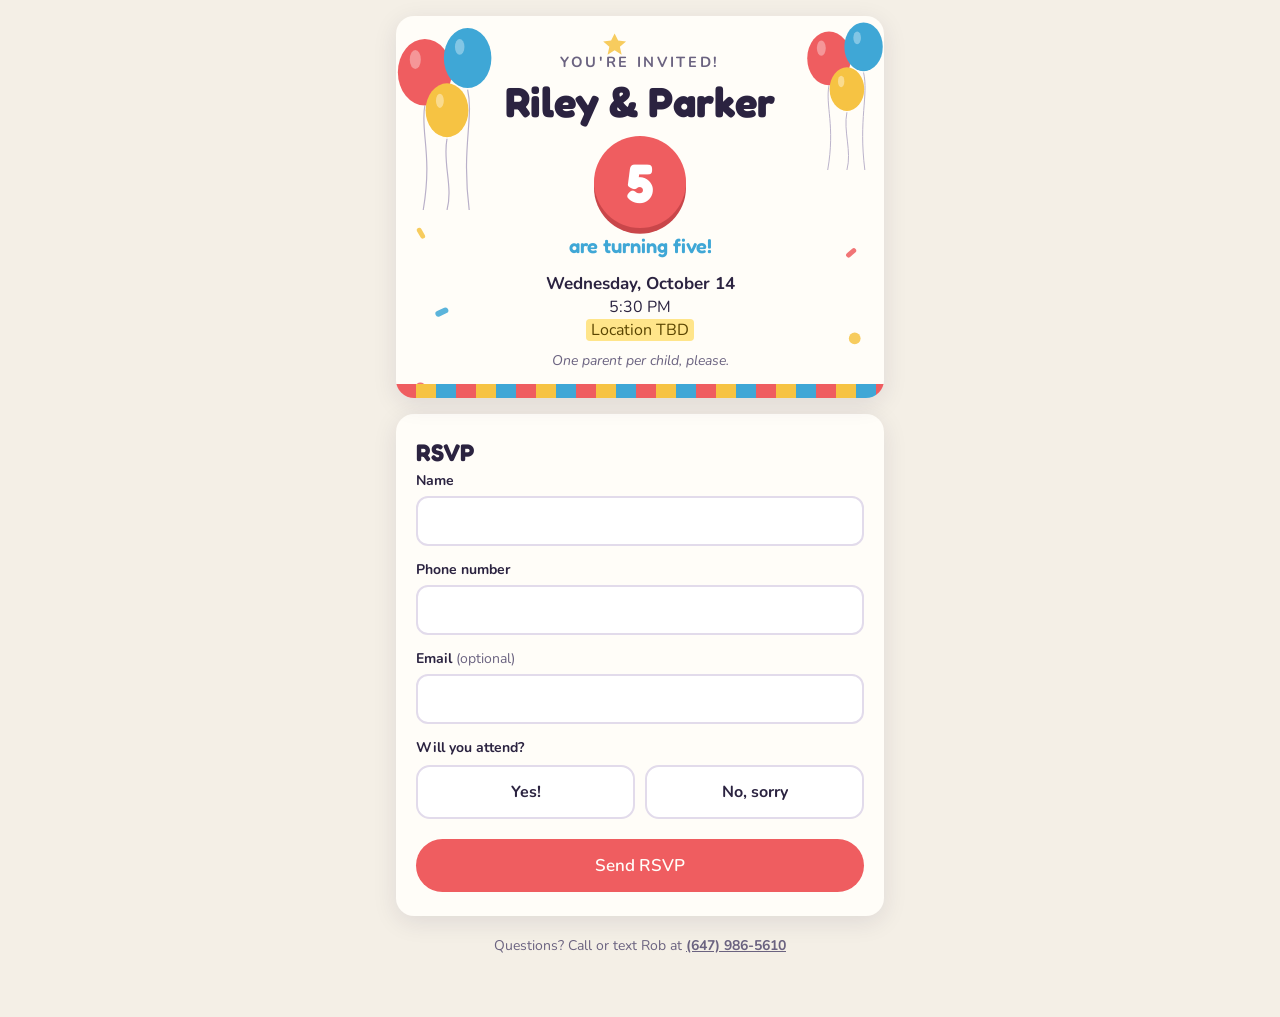
==== index.html @ ba3ae97b "Add birthday invitation and RSVP page with theme support Printable 5x7 invitation with a QR code, a " ====
<!doctype html>
<html lang="en">
<head>
  <meta charset="utf-8">
  <meta name="viewport" content="width=device-width, initial-scale=1">
  <title>RSVP</title>
  <link rel="stylesheet" href="assets/base.css">
  <script src="config.js"></script>
  <script src="assets/app.js"></script>
</head>
<body>
  <main class="rsvp-page">
    <header class="hero">
      <div class="decor" aria-hidden="true"></div>
      <p class="eyebrow">You're invited!</p>
      <h1 class="names" data-field="names"></h1>
      <div class="age-badge" data-field="age"></div>
      <p class="tagline">are turning <span data-field="ageWord"></span>!</p>
      <p class="details">
        <strong data-field="dateLabel"></strong><br>
        <span data-field="time"></span><br>
        <span data-field="location" data-placeholder="Location TBD"></span>
      </p>
      <p class="note" data-field="guestNote" data-hide-empty></p>
    </header>

    <section class="panel" id="form-panel">
      <h2>RSVP</h2>
      <p class="sub" data-hide-empty-scope>Please reply by <span data-field="rsvpBy" data-hide-empty></span>.</p>

      <form id="rsvp" novalidate>
        <label class="field">
          <span>Name</span>
          <input name="name" autocomplete="name" required>
        </label>
        <label class="field">
          <span>Phone number</span>
          <input name="phone" type="tel" autocomplete="tel" inputmode="tel" required>
        </label>
        <label class="field">
          <span>Email <em>(optional)</em></span>
          <input name="email" type="email" autocomplete="email">
        </label>
        <label class="hp" aria-hidden="true">Website <input name="website" tabindex="-1" autocomplete="off"></label>

        <fieldset>
          <legend>Will you attend?</legend>
          <div class="choices">
            <label class="choice"><input type="radio" name="attending" value="yes" required><span>Yes!</span></label>
            <label class="choice"><input type="radio" name="attending" value="no"><span>No, sorry</span></label>
          </div>
        </fieldset>

        <button class="btn" type="submit">Send RSVP</button>
        <p class="error" id="error" role="alert" hidden></p>
      </form>
    </section>

    <section class="panel thanks" id="thanks" hidden>
      <p class="big" id="thanks-icon"></p>
      <h2 id="thanks-title"></h2>
      <p class="sub" id="thanks-body"></p>
    </section>

    <p class="footer">Questions? Call or text <span data-field="host.name"></span> at
      <a data-href="telHref" data-field="host.phone"></a></p>
  </main>

  <script>
    (function () {
      var form = document.getElementById("rsvp");
      var error = document.getElementById("error");
      var button = form.querySelector("button");

      function showError(msg) { error.textContent = msg; error.hidden = false; }

      function showThanks(attending) {
        document.getElementById("form-panel").hidden = true;
        var yes = attending === "yes";
        document.getElementById("thanks-icon").textContent = yes ? "🎉" : "💌";
        document.getElementById("thanks-title").textContent = yes ? "See you there!" : "Thanks for letting us know";
        document.getElementById("thanks-body").textContent = yes
          ? PARTY.dateLabel + " at " + PARTY.time + ". " + (PARTY.guestNote || "")
          : "We'll miss you. Thanks for replying.";
        document.getElementById("thanks").hidden = false;
        window.scrollTo(0, 0);
      }

      form.addEventListener("submit", function (e) {
        e.preventDefault();
        error.hidden = true;
        var data = new FormData(form);
        var name = (data.get("name") || "").trim();
        var phone = (data.get("phone") || "").trim();
        var email = (data.get("email") || "").trim();
        var attending = data.get("attending");

        if (!name) return showError("Please enter your name.");
        if (phone.replace(/\D/g, "").length < 10) return showError("Please enter a 10-digit phone number.");
        if (email && !form.email.checkValidity()) return showError("That email address doesn't look right.");
        if (!attending) return showError("Please choose yes or no.");
        if (data.get("website")) return showThanks(attending); // bot filled the hidden field

        if (!PARTY.rsvpEndpoint) {
          return showError("Online RSVP isn't connected yet. Please text " + PARTY.host.name + " at " + PARTY.host.phone + ".");
        }

        button.disabled = true;
        button.textContent = "Sending…";
        // Apps Script doesn't send CORS headers, so post as a simple form request and don't read the reply.
        fetch(PARTY.rsvpEndpoint, {
          method: "POST",
          mode: "no-cors",
          body: new URLSearchParams({ name: name, phone: phone, email: email, attending: attending })
        }).then(function () {
          showThanks(attending);
        }).catch(function () {
          button.disabled = false;
          button.textContent = "Send RSVP";
          showError("Something went wrong. Please try again or text " + PARTY.host.name + " at " + PARTY.host.phone + ".");
        });
      });
    })();
  </script>
</body>
</html>
---- assets/base.css ----
/* Layout shared by every theme. Themes set the variables below and add decoration. */
:root {
  --page-bg: #f4efe6;
  --card-bg: #fffdf8;
  --ink: #2b2340;
  --muted: #6b6380;
  --accent: #ef5d60;
  --accent-2: #3fa7d6;
  --accent-3: #f6c343;
  --field-bg: #ffffff;
  --field-border: #d9d2e3;
  --font-display: system-ui, sans-serif;
  --font-body: system-ui, sans-serif;
  --radius: 18px;
}

* { box-sizing: border-box; }
html, body { margin: 0; }
body {
  background: var(--page-bg);
  color: var(--ink);
  font-family: var(--font-body);
  -webkit-font-smoothing: antialiased;
}
.missing { background: #ffe58a; color: #5a4500; padding: 0 .3em; border-radius: 4px; }

/* ---------- Invitation card (invite.html) ---------- */
.invite-page { min-height: 100vh; display: grid; place-items: center; padding: 24px 16px 96px; }
.card {
  position: relative;
  width: 5in; height: 7in;
  max-width: 100%;
  background: var(--card-bg);
  border-radius: var(--radius);
  box-shadow: 0 10px 40px rgba(40, 30, 70, .15);
  overflow: hidden;
  display: flex; flex-direction: column; align-items: center;
  text-align: center;
  padding: .55in .45in .4in;
}
.card .decor { position: absolute; inset: 0; pointer-events: none; }
.card > *:not(.decor) { position: relative; }

.eyebrow {
  font-family: var(--font-body);
  text-transform: uppercase; letter-spacing: .18em;
  font-size: 11pt; font-weight: 700; color: var(--muted);
  margin: 0;
}
.names {
  font-family: var(--font-display);
  font-size: 34pt; line-height: 1.05; font-weight: 700;
  margin: .08in 0 0; color: var(--ink);
}
.age-badge {
  display: grid; place-items: center;
  width: 1.45in; height: 1.45in; margin: .12in 0 .04in;
  border-radius: 50%;
  background: var(--accent); color: #fff;
  font-family: var(--font-display); font-weight: 700;
  font-size: 66pt; line-height: 1;
  box-shadow: 0 .06in 0 var(--accent-shadow, rgba(0,0,0,.12));
}
.tagline {
  font-family: var(--font-display);
  font-size: 17pt; margin: .06in 0 .18in; color: var(--accent-2); font-weight: 600;
}
.details { font-size: 12.5pt; line-height: 1.45; margin: 0; }
.details strong { font-size: 14pt; }
.note { font-size: 10.5pt; color: var(--muted); margin: .08in 0 0; font-style: italic; }

.rsvp-block {
  margin-top: auto;
  display: flex; align-items: center; gap: .2in;
  text-align: left;
  background: var(--rsvp-bg, rgba(255,255,255,.85));
  border: 2px dashed var(--accent-2);
  border-radius: 14px;
  padding: .12in .16in;
  width: 100%;
}
.qr { width: 1.15in; height: 1.15in; flex: none; }
.qr svg { width: 100%; height: 100%; display: block; }
.rsvp-text h2 { font-family: var(--font-display); font-size: 16pt; margin: 0 0 .03in; color: var(--accent); }
.rsvp-text p { margin: 0; font-size: 9.5pt; line-height: 1.4; color: var(--muted); }
.rsvp-text .contact { color: var(--ink); font-weight: 600; margin-top: .05in; }

.toolbar {
  position: fixed; bottom: 16px; left: 50%; transform: translateX(-50%);
  display: flex; gap: 8px;
}
.toolbar button, .btn {
  font: 600 15px var(--font-body);
  border: 0; border-radius: 999px; cursor: pointer;
  padding: 12px 20px;
  background: var(--ink); color: var(--card-bg);
}

@media print {
  @page { size: 5in 7in; margin: 0; }
  body { background: none; }
  .invite-page { padding: 0; min-height: 0; display: block; }
  .card { box-shadow: none; border-radius: 0; }
  .toolbar { display: none; }
  .missing { background: none; }
}

/* ---------- RSVP page (index.html) ---------- */
.rsvp-page { max-width: 520px; margin: 0 auto; padding: 16px 16px 48px; }
.hero {
  position: relative; overflow: hidden;
  background: var(--card-bg);
  border-radius: var(--radius);
  padding: 36px 20px 28px;
  text-align: center;
  box-shadow: 0 6px 24px rgba(40, 30, 70, .1);
}
.hero .decor { position: absolute; inset: 0; pointer-events: none; }
.hero > *:not(.decor) { position: relative; }
.hero .names { font-size: clamp(30px, 9vw, 42px); }
.hero .age-badge { width: 92px; height: 92px; font-size: 54px; margin: 12px auto 4px; }
.hero .tagline { font-size: 20px; margin-bottom: 14px; }
.hero .details { font-size: 16px; }
.hero .details strong { font-size: 17px; }
.hero .note { font-size: 14px; margin-top: 8px; }

.panel {
  margin-top: 16px;
  background: var(--card-bg);
  border-radius: var(--radius);
  padding: 24px 20px;
  box-shadow: 0 6px 24px rgba(40, 30, 70, .1);
}
.panel h2 { font-family: var(--font-display); font-size: 24px; margin: 0 0 4px; }
.panel .sub { margin: 0 0 18px; color: var(--muted); font-size: 15px; }

.field { display: block; margin-bottom: 14px; }
.field span { display: block; font-weight: 700; font-size: 14px; margin-bottom: 6px; }
.field span em { font-weight: 400; color: var(--muted); font-style: normal; }
.field input {
  width: 100%;
  font: 16px var(--font-body); color: var(--ink);
  background: var(--field-bg);
  border: 2px solid var(--field-border); border-radius: 12px;
  padding: 12px 14px;
}
.field input:focus { outline: none; border-color: var(--accent-2); }

fieldset { border: 0; padding: 0; margin: 4px 0 20px; }
legend { font-weight: 700; font-size: 14px; margin-bottom: 8px; padding: 0; }
.choices { display: grid; grid-template-columns: 1fr 1fr; gap: 10px; }
.choice input { position: absolute; opacity: 0; pointer-events: none; }
.choice span {
  display: block; text-align: center;
  border: 2px solid var(--field-border); border-radius: 14px;
  padding: 14px 8px; font-weight: 700; font-size: 16px; cursor: pointer;
  background: var(--field-bg);
}
.choice input:focus-visible + span { outline: 3px solid var(--accent-2); outline-offset: 2px; }
.choice input[value="yes"]:checked + span { background: var(--accent-2); border-color: var(--accent-2); color: #fff; }
.choice input[value="no"]:checked + span { background: var(--muted); border-color: var(--muted); color: #fff; }

.btn { width: 100%; background: var(--accent); font-size: 17px; padding: 15px; }
.btn[disabled] { opacity: .6; cursor: default; }
.error { color: #b3261e; font-size: 14px; margin: 10px 0 0; }
.hp { position: absolute; left: -9999px; }

.thanks { text-align: center; }
.thanks .big { font-size: 48px; margin: 0; }
.footer { text-align: center; color: var(--muted); font-size: 14px; margin-top: 20px; }
.footer a { color: inherit; font-weight: 700; }
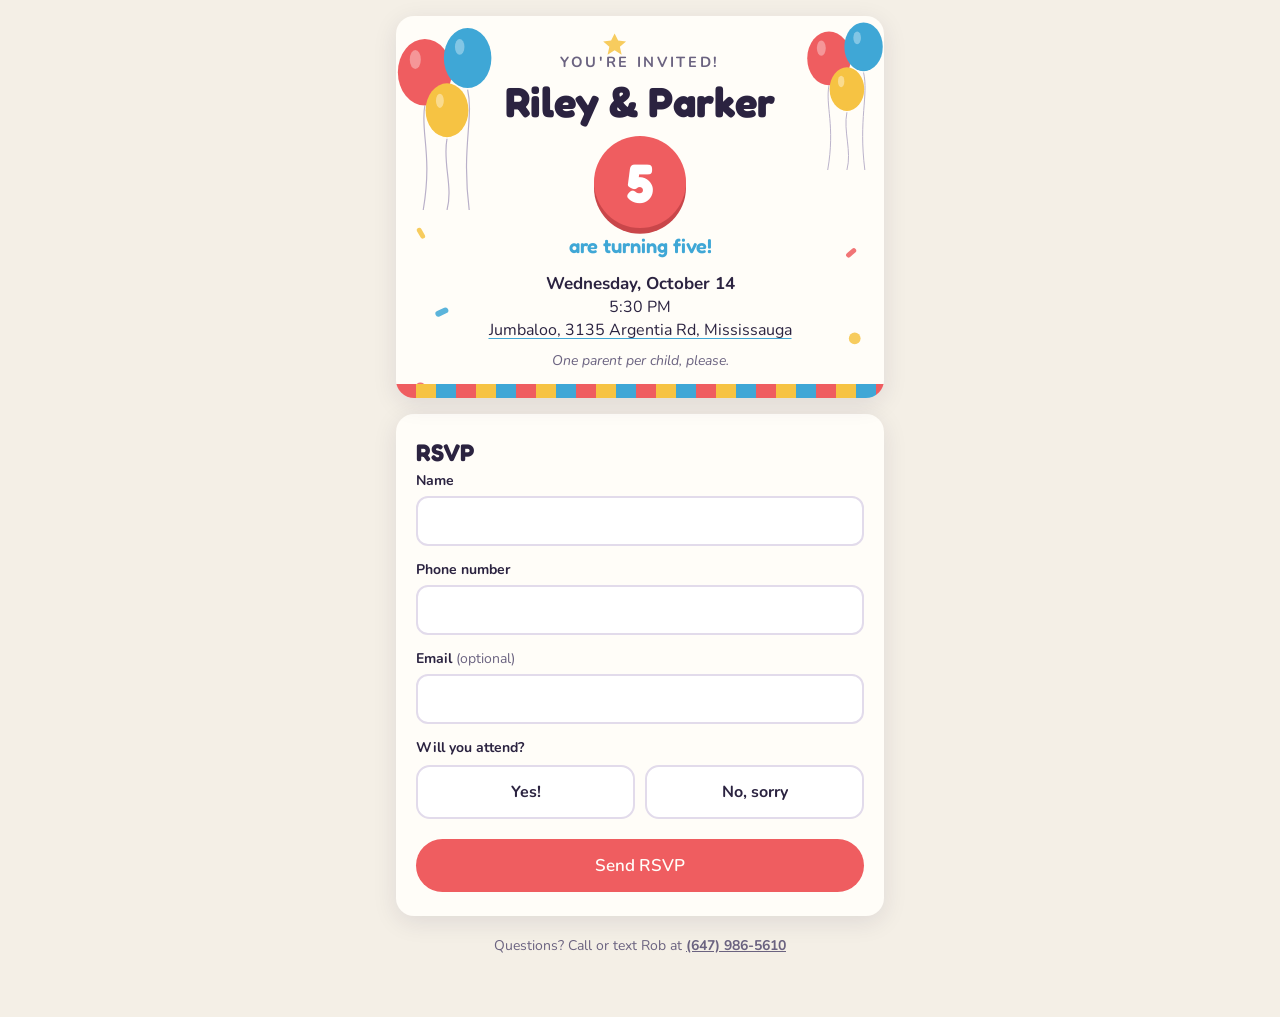
==== commit 161733d8: "Set party location to Jumbaloo Mississauga Adds the venue address and a Google Maps link on the RSVP" ====
--- a/index.html
+++ b/index.html
@@ -19,7 +19,7 @@
       <p class="details">
         <strong data-field="dateLabel"></strong><br>
         <span data-field="time"></span><br>
-        <span data-field="location" data-placeholder="Location TBD"></span>
+        <a class="map-link" data-href="mapUrl" target="_blank" rel="noopener" data-field="location" data-placeholder="Location TBD"></a>
       </p>
       <p class="note" data-field="guestNote" data-hide-empty></p>
     </header>
--- a/assets/base.css
+++ b/assets/base.css
@@ -122,6 +122,7 @@
 .hero .tagline { font-size: 20px; margin-bottom: 14px; }
 .hero .details { font-size: 16px; }
 .hero .details strong { font-size: 17px; }
+.map-link { color: inherit; text-decoration-color: var(--accent-2); text-underline-offset: 3px; }
 .hero .note { font-size: 14px; margin-top: 8px; }
 
 .panel {
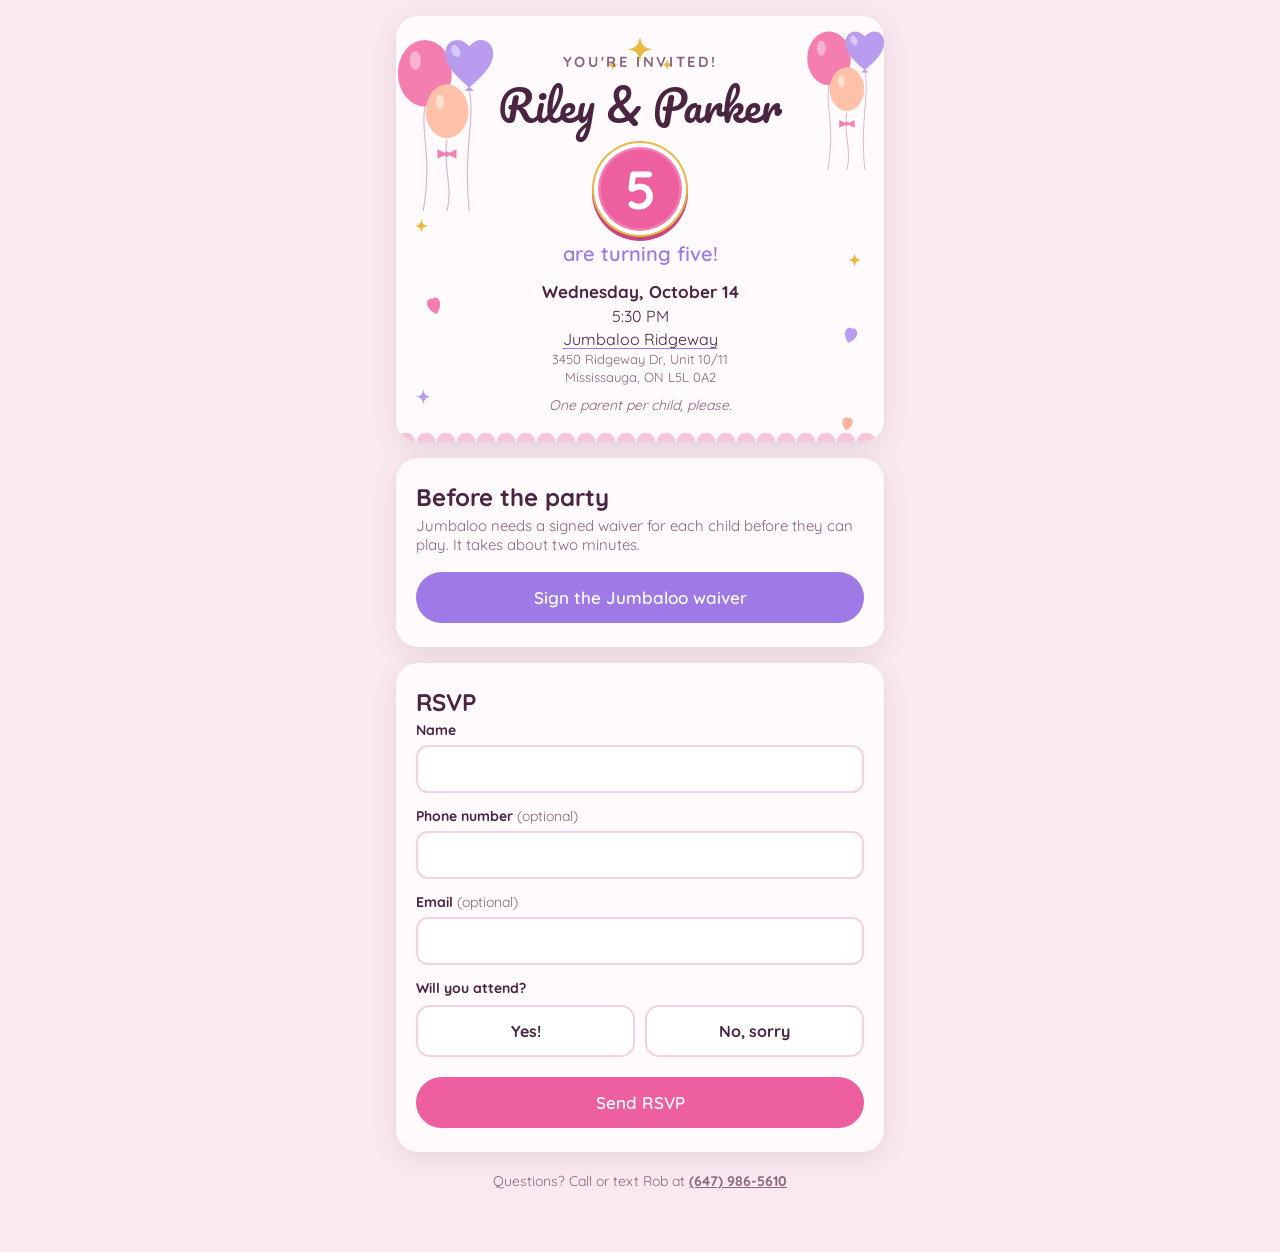
==== commit 256c426a: "Move party to Jumbaloo Ridgeway, add waiver link, pink theme - New venue address, split over two lin" ====
--- a/index.html
+++ b/index.html
@@ -19,10 +19,17 @@
       <p class="details">
         <strong data-field="dateLabel"></strong><br>
         <span data-field="time"></span><br>
-        <a class="map-link" data-href="mapUrl" target="_blank" rel="noopener" data-field="location" data-placeholder="Location TBD"></a>
+        <a class="map-link" data-href="mapUrl" target="_blank" rel="noopener" data-field="location" data-placeholder="Location TBD"></a><br>
+        <small class="address" data-field="address" data-hide-empty></small>
       </p>
       <p class="note" data-field="guestNote" data-hide-empty></p>
     </header>
+
+    <section class="panel waiver" data-show-if="waiverUrl">
+      <h2>Before the party</h2>
+      <p class="sub">Jumbaloo needs a signed waiver for each child before they can play. It takes about two minutes.</p>
+      <a class="btn btn-secondary" data-href="waiverUrl" target="_blank" rel="noopener">Sign the Jumbaloo waiver</a>
+    </section>
 
     <section class="panel" id="form-panel">
       <h2>RSVP</h2>
@@ -34,8 +41,8 @@
           <input name="name" autocomplete="name" required>
         </label>
         <label class="field">
-          <span>Phone number</span>
-          <input name="phone" type="tel" autocomplete="tel" inputmode="tel" required>
+          <span>Phone number <em>(optional)</em></span>
+          <input name="phone" type="tel" autocomplete="tel" inputmode="tel">
         </label>
         <label class="field">
           <span>Email <em>(optional)</em></span>
@@ -60,6 +67,7 @@
       <p class="big" id="thanks-icon"></p>
       <h2 id="thanks-title"></h2>
       <p class="sub" id="thanks-body"></p>
+      <a class="btn" id="thanks-waiver" data-href="waiverUrl" target="_blank" rel="noopener" hidden>Sign the Jumbaloo waiver</a>
     </section>
 
     <p class="footer">Questions? Call or text <span data-field="host.name"></span> at
@@ -82,8 +90,11 @@
         document.getElementById("thanks-body").textContent = yes
           ? PARTY.dateLabel + " at " + PARTY.time + ". " + (PARTY.guestNote || "")
           : "We'll miss you. Thanks for replying.";
+        document.getElementById("thanks-waiver").hidden = !(yes && PARTY.waiverUrl);
+        var waiver = document.querySelector(".panel.waiver");
+        if (waiver && yes) waiver.hidden = true; // shown inside the thanks panel instead
         document.getElementById("thanks").hidden = false;
-        window.scrollTo(0, 0);
+        document.getElementById("thanks").scrollIntoView({ block: "center" });
       }
 
       form.addEventListener("submit", function (e) {
@@ -96,7 +107,7 @@
         var attending = data.get("attending");
 
         if (!name) return showError("Please enter your name.");
-        if (phone.replace(/\D/g, "").length < 10) return showError("Please enter a 10-digit phone number.");
+        if (phone && phone.replace(/\D/g, "").length < 10) return showError("Please enter a 10-digit phone number, or leave it blank.");
         if (email && !form.email.checkValidity()) return showError("That email address doesn't look right.");
         if (!attending) return showError("Please choose yes or no.");
         if (data.get("website")) return showThanks(attending); // bot filled the hidden field
--- a/assets/base.css
+++ b/assets/base.css
@@ -54,21 +54,23 @@
 }
 .age-badge {
   display: grid; place-items: center;
-  width: 1.45in; height: 1.45in; margin: .12in 0 .04in;
+  width: 1.3in; height: 1.3in; margin: .12in 0 .04in;
   border-radius: 50%;
   background: var(--accent); color: #fff;
   font-family: var(--font-display); font-weight: 700;
-  font-size: 66pt; line-height: 1;
+  font-size: 60pt; line-height: 1;
   box-shadow: 0 .06in 0 var(--accent-shadow, rgba(0,0,0,.12));
 }
 .tagline {
   font-family: var(--font-display);
-  font-size: 17pt; margin: .06in 0 .18in; color: var(--accent-2); font-weight: 600;
+  font-size: 17pt; margin: .06in 0 .12in; color: var(--accent-2); font-weight: 600;
 }
 .details { font-size: 12.5pt; line-height: 1.45; margin: 0; }
 .details strong { font-size: 14pt; }
+.address { display: inline-block; font-size: .82em; line-height: 1.35; color: var(--muted); white-space: pre-line; }
 .note { font-size: 10.5pt; color: var(--muted); margin: .08in 0 0; font-style: italic; }
 
+.waiver-note { margin-bottom: .14in; }
 .rsvp-block {
   margin-top: auto;
   display: flex; align-items: center; gap: .2in;
@@ -162,11 +164,14 @@
 .choice input[value="no"]:checked + span { background: var(--muted); border-color: var(--muted); color: #fff; }
 
 .btn { width: 100%; background: var(--accent); font-size: 17px; padding: 15px; }
+a.btn { display: block; text-align: center; text-decoration: none; }
+.btn-secondary { background: var(--accent-2); }
 .btn[disabled] { opacity: .6; cursor: default; }
 .error { color: #b3261e; font-size: 14px; margin: 10px 0 0; }
 .hp { position: absolute; left: -9999px; }
 
 .thanks { text-align: center; }
+.thanks .btn { margin-top: 8px; }
 .thanks .big { font-size: 48px; margin: 0; }
 .footer { text-align: center; color: var(--muted); font-size: 14px; margin-top: 20px; }
 .footer a { color: inherit; font-weight: 700; }
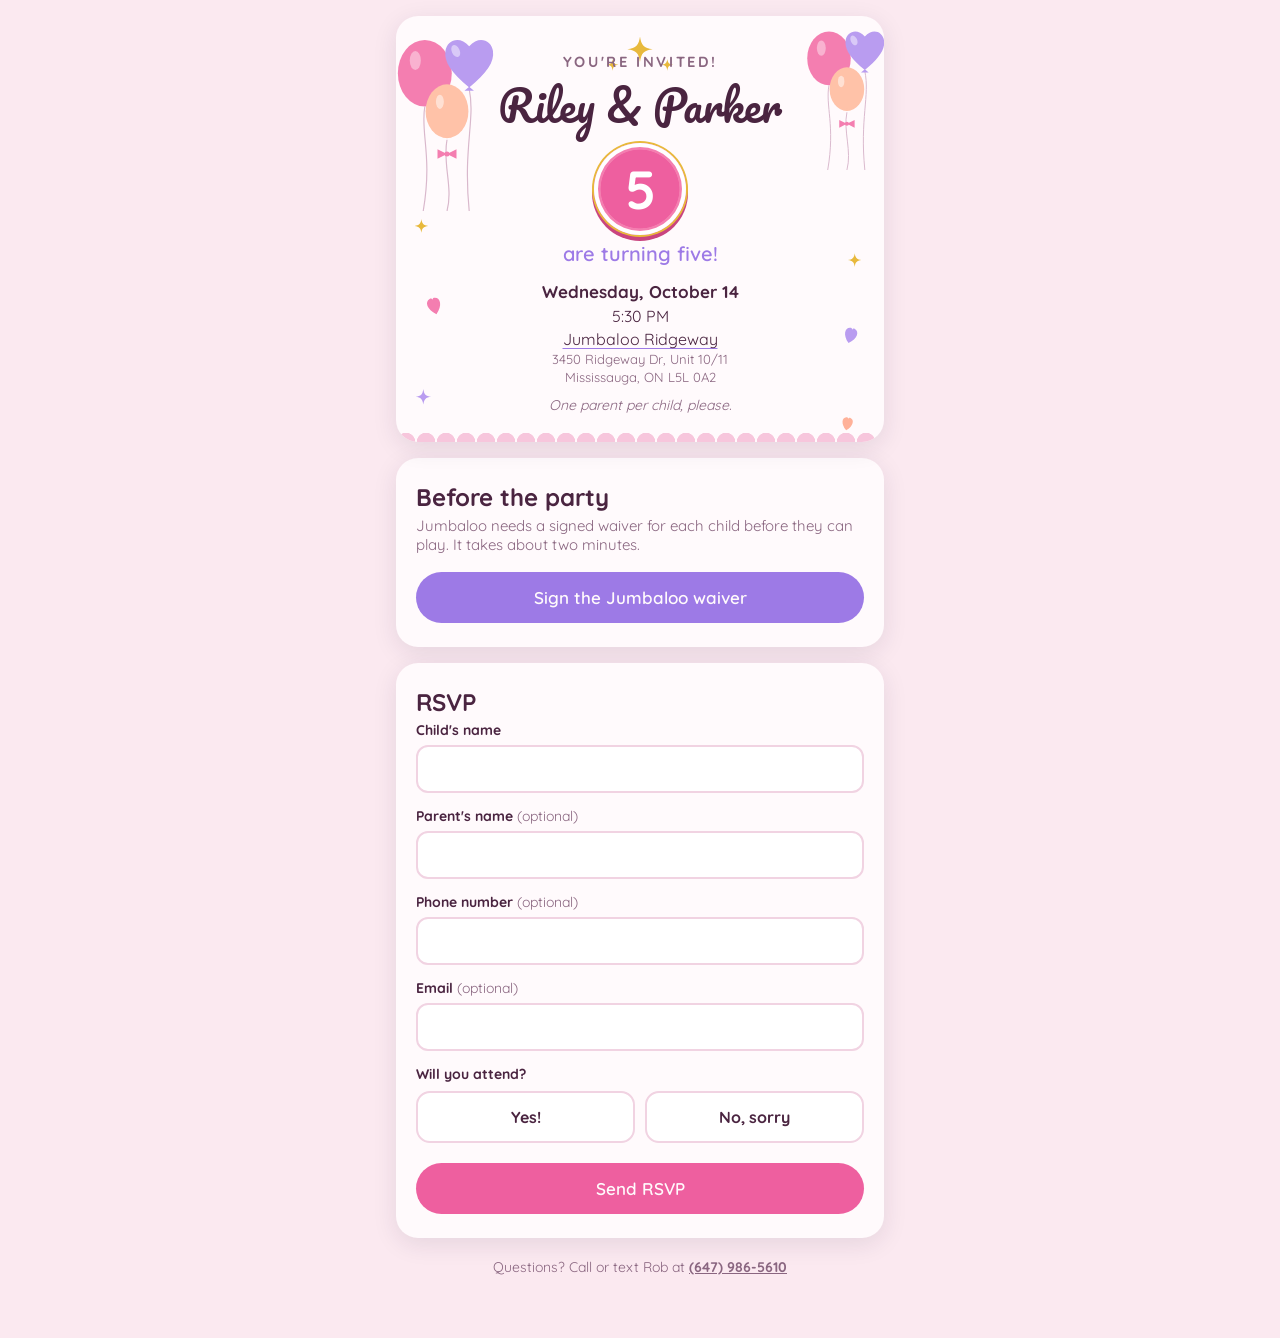
==== commit a05a33ca: "RSVP form: ask for child's name and optional parent's name The sheet gets a Parent column; the scrip" ====
--- a/index.html
+++ b/index.html
@@ -4,6 +4,13 @@
   <meta charset="utf-8">
   <meta name="viewport" content="width=device-width, initial-scale=1">
   <title>RSVP</title>
+  <!-- Link preview for texts and chats. Crawlers don't run JS, so these are static. -->
+  <meta property="og:title" content="Riley &amp; Parker's 5th Birthday">
+  <meta property="og:description" content="Wednesday, October 14 at 5:30 PM at Jumbaloo Ridgeway. Tap to RSVP.">
+  <meta property="og:image" content="https://rkunka31.github.io/birthday-invite/assets/share-invite.png">
+  <meta property="og:url" content="https://rkunka31.github.io/birthday-invite/">
+  <meta property="og:type" content="website">
+  <meta name="twitter:card" content="summary_large_image">
   <link rel="stylesheet" href="assets/base.css">
   <script src="config.js"></script>
   <script src="assets/app.js"></script>
@@ -37,8 +44,12 @@
 
       <form id="rsvp" novalidate>
         <label class="field">
-          <span>Name</span>
-          <input name="name" autocomplete="name" required>
+          <span>Child's name</span>
+          <input name="name" autocomplete="off" required>
+        </label>
+        <label class="field">
+          <span>Parent's name <em>(optional)</em></span>
+          <input name="parent" autocomplete="name">
         </label>
         <label class="field">
           <span>Phone number <em>(optional)</em></span>
@@ -102,11 +113,12 @@
         error.hidden = true;
         var data = new FormData(form);
         var name = (data.get("name") || "").trim();
+        var parent = (data.get("parent") || "").trim();
         var phone = (data.get("phone") || "").trim();
         var email = (data.get("email") || "").trim();
         var attending = data.get("attending");
 
-        if (!name) return showError("Please enter your name.");
+        if (!name) return showError("Please enter your child's name.");
         if (phone && phone.replace(/\D/g, "").length < 10) return showError("Please enter a 10-digit phone number, or leave it blank.");
         if (email && !form.email.checkValidity()) return showError("That email address doesn't look right.");
         if (!attending) return showError("Please choose yes or no.");
@@ -122,7 +134,7 @@
         fetch(PARTY.rsvpEndpoint, {
           method: "POST",
           mode: "no-cors",
-          body: new URLSearchParams({ name: name, phone: phone, email: email, attending: attending })
+          body: new URLSearchParams({ name: name, parent: parent, phone: phone, email: email, attending: attending })
         }).then(function () {
           showThanks(attending);
         }).catch(function () {
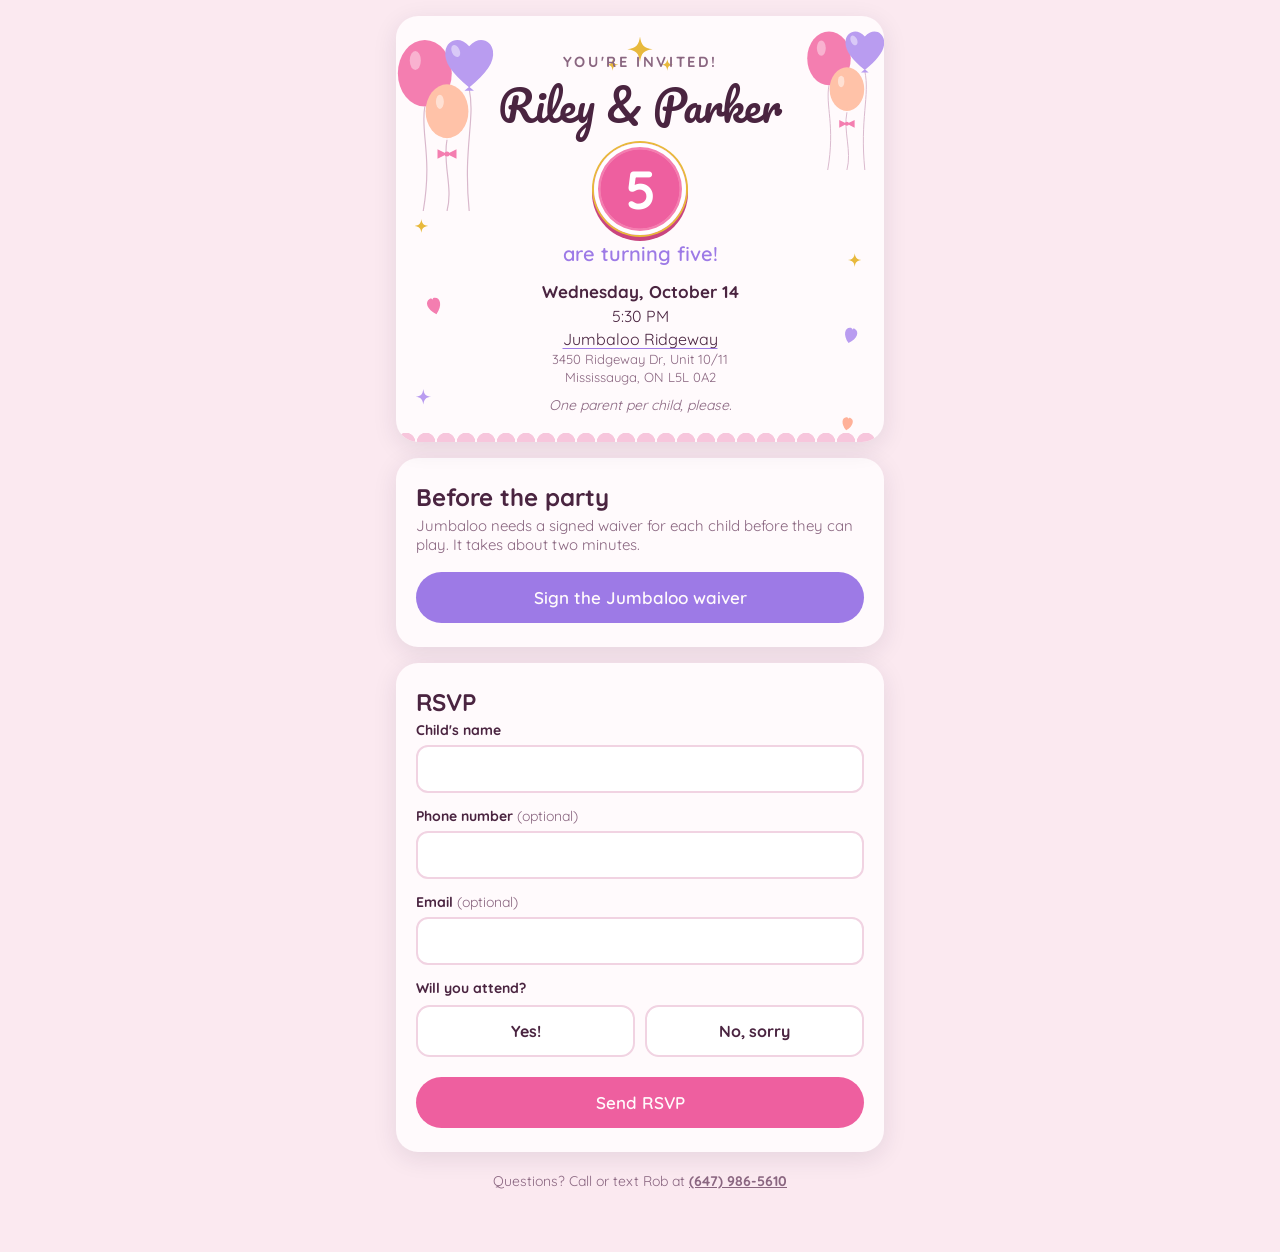
==== commit ff043bee: "Drop parent's name field; keep the Child's name label Keeps the existing Apps Script working without" ====
--- a/index.html
+++ b/index.html
@@ -46,10 +46,6 @@
         <label class="field">
           <span>Child's name</span>
           <input name="name" autocomplete="off" required>
-        </label>
-        <label class="field">
-          <span>Parent's name <em>(optional)</em></span>
-          <input name="parent" autocomplete="name">
         </label>
         <label class="field">
           <span>Phone number <em>(optional)</em></span>
@@ -113,7 +109,6 @@
         error.hidden = true;
         var data = new FormData(form);
         var name = (data.get("name") || "").trim();
-        var parent = (data.get("parent") || "").trim();
         var phone = (data.get("phone") || "").trim();
         var email = (data.get("email") || "").trim();
         var attending = data.get("attending");
@@ -134,7 +129,7 @@
         fetch(PARTY.rsvpEndpoint, {
           method: "POST",
           mode: "no-cors",
-          body: new URLSearchParams({ name: name, parent: parent, phone: phone, email: email, attending: attending })
+          body: new URLSearchParams({ name: name, phone: phone, email: email, attending: attending })
         }).then(function () {
           showThanks(attending);
         }).catch(function () {
